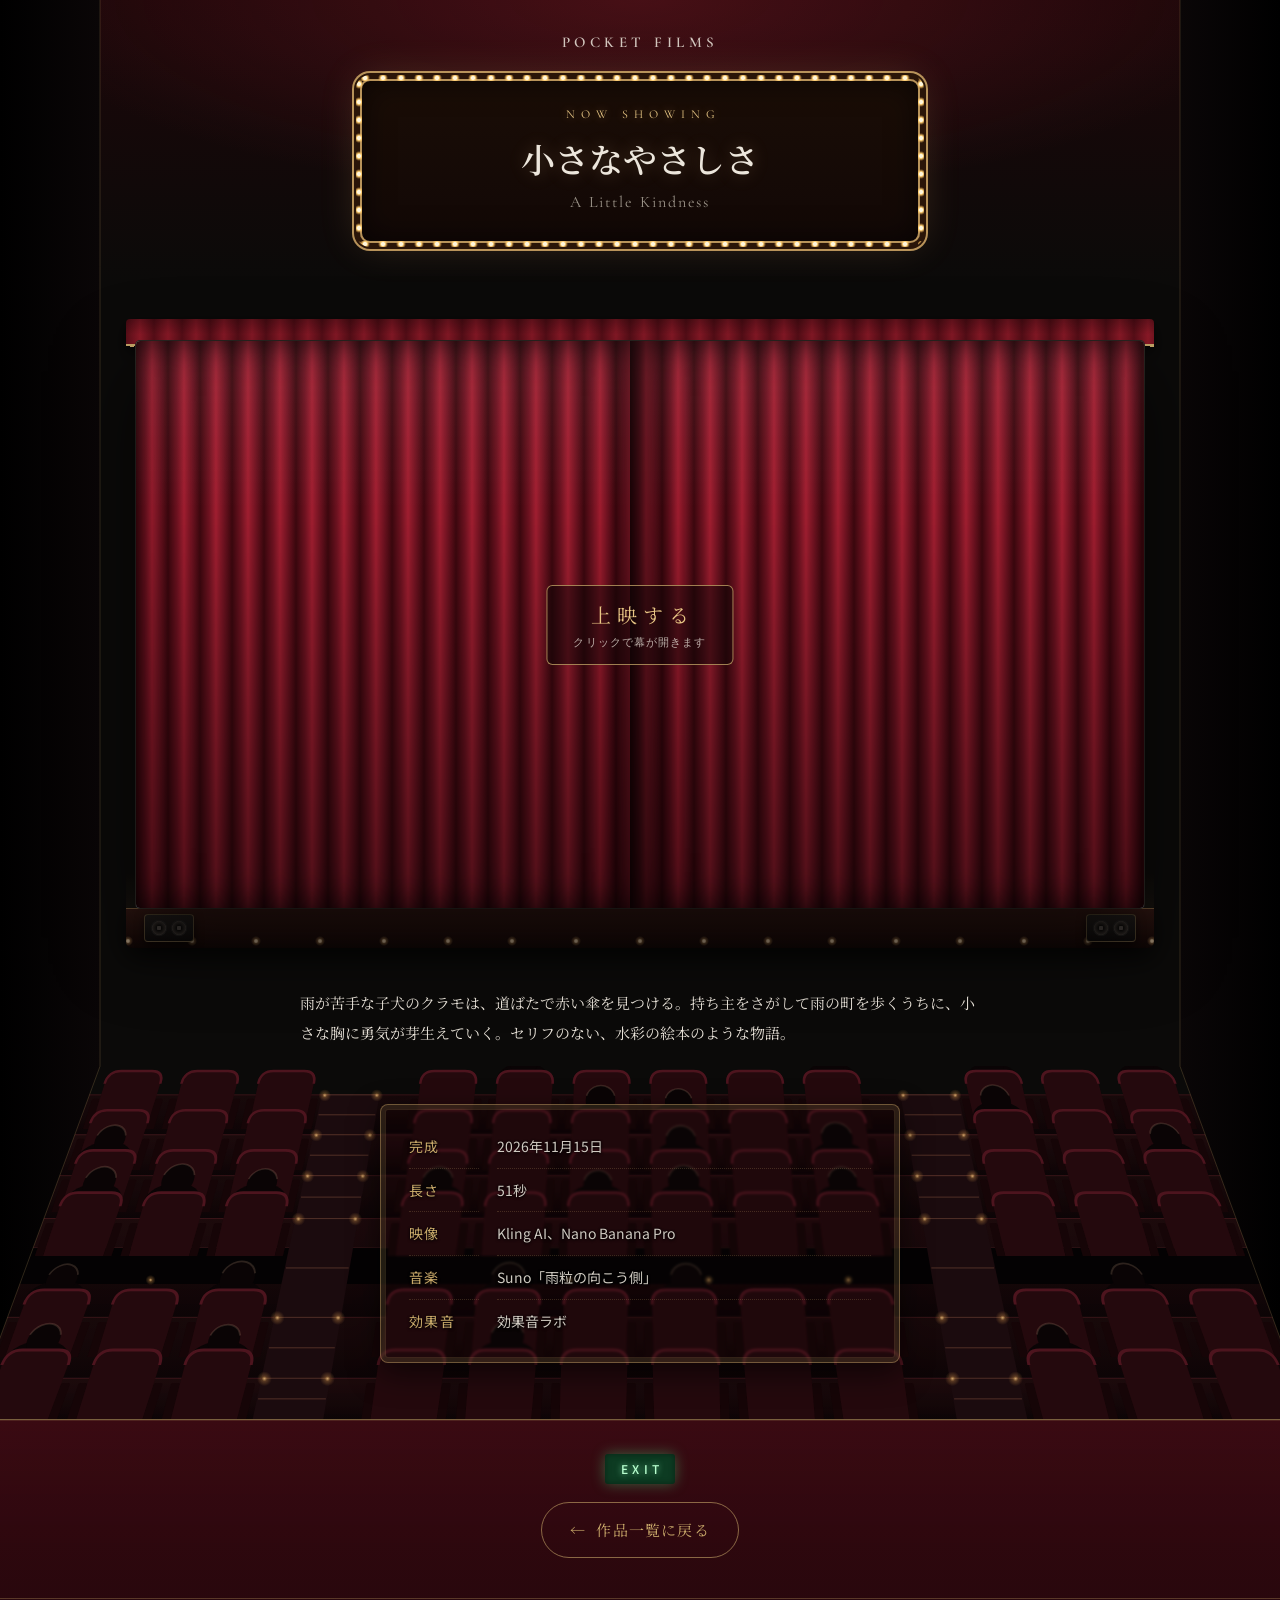
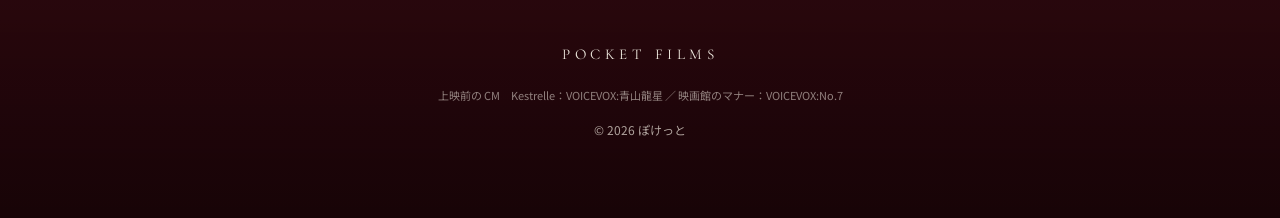
==== works/chiisana-yasashisa.html @ bd567cbb "時計の CM の BGM を冒頭から・名前の読み、マナー CM の効果音を 0.5秒早く、LAST HOPE の冒頭の曲を戻す、母のレシピのエンドロールを戻す、小さなやさしさの本編の終わり Co-Au" ====
<!doctype html>
<html lang="ja">
<head>
<meta charset="utf-8">
<meta name="viewport" content="width=device-width, initial-scale=1, maximum-scale=1">
<title>小さなやさしさ | POCKET FILMS</title>
<meta name="description" content="雨が苦手な子犬のクラモは、道ばたで赤い傘を見つける。持ち主をさがして雨の町を歩くうちに、小さな胸に勇気が芽生えていく。セリフのない、水彩の絵本のような物語。">
<meta property="og:type" content="website">
<meta property="og:site_name" content="POCKET FILMS">
<meta property="og:title" content="小さなやさしさ | POCKET FILMS">
<meta property="og:description" content="雨が苦手な子犬のクラモは、道ばたで赤い傘を見つける。持ち主をさがして雨の町を歩くうちに、小さな胸に勇気が芽生えていく。セリフのない、水彩の絵本のような物語。">
<meta property="og:url" content="https://hirohata1219.github.io/short-films/works/chiisana-yasashisa.html">
<meta property="og:image" content="https://hirohata1219.github.io/short-films/images/chiisana-yasashisa.jpg">
<meta name="twitter:card" content="summary_large_image">
<link rel="icon" href="../favicon.svg" type="image/svg+xml">
<link rel="apple-touch-icon" href="../apple-touch-icon.png">

<link rel="preconnect" href="https://fonts.googleapis.com">
<link rel="preconnect" href="https://fonts.gstatic.com" crossorigin>
<link href="https://fonts.googleapis.com/css2?family=Cormorant+Garamond:wght@500;600&family=Noto+Serif+JP:wght@400;600&family=Noto+Sans+JP:wght@400;500&display=swap" rel="stylesheet">
<link href="https://fonts.googleapis.com/css2?family=Zen+Maru+Gothic:wght@700&text=%E3%81%8A%E3%81%97%E3%81%BE%E3%81%84&display=swap" rel="stylesheet">
<link rel="stylesheet" href="../style.css?v=0e4cff88">
</head>
<body class="work-page">


<section class="stage">
  <header class="topbar">
    <a class="logo" href="../index.html">POCKET FILMS</a>
  </header>
  <div class="marquee">
    <p class="now-showing">NOW SHOWING</p>
    <div class="film-head">
        <h1>小さなやさしさ</h1>
        <p class="en">A Little Kindness</p>
    </div>
  </div>
</section>

<main class="film">
  <div class="proscenium">
  <div class="screen-valance" aria-hidden="true"></div>
  <div class="screen">
    <video playsinline preload="metadata" poster="../images/chiisana-yasashisa.jpg" width="1280" height="720" style="aspect-ratio:1280/720" data-ads="../ads/kestrelle.mp4 ../ads/manner.mp4" data-ad-fades="1600 0" data-intro="../intro/pocket-films.mp4" data-film-start="9.8333" data-film-end="60.8333" data-notice-at="1.917">
      <source src="../films/chiisana-yasashisa.mp4" type="video/mp4">
    </video>
    <button class="tap-layer" type="button" aria-label="再生・一時停止"></button>
    <button class="ad-skip" type="button">CM をスキップ<svg viewBox="0 0 24 24" aria-hidden="true"><path d="M6 6l8.5 6L6 18zM16 6h2v12h-2z"/></svg></button>
    <button class="big-play" type="button" aria-label="再生"><svg viewBox="0 0 24 24" aria-hidden="true"><path d="M8 5v14l11-7z"/></svg></button>
    <button class="sc-curtains" type="button" aria-label="幕を開ける">
      <span class="sc-curtain sc-left" aria-hidden="true"></span>
      <span class="sc-curtain sc-right" aria-hidden="true"></span>
      <span class="sc-hint"><span class="sc-hint-main">上映する</span><span class="sc-hint-sub">クリックで幕が開きます</span></span>
    </button>
    <div class="controls">
      <input class="c-seek" type="range" min="0" max="1000" step="1" value="0" aria-label="再生位置">
      <div class="c-row">
        <span class="c-time c-cur c-left">0:00 / 0:00</span>
        <div class="c-center">
          <button class="c-btn c-skip c-back" type="button" aria-label="5秒戻る"><svg viewBox="0 0 24 24" aria-hidden="true"><path d="M12 5V2L7 6l5 4V7a6 6 0 1 1-6 6H4a8 8 0 1 0 8-8z"/></svg><span>5</span></button>
          <button class="c-btn c-play" type="button" aria-label="再生"><svg class="i-play" viewBox="0 0 24 24" aria-hidden="true"><path d="M8 5v14l11-7z"/></svg><svg class="i-pause" viewBox="0 0 24 24" aria-hidden="true"><path d="M6 5h4v14H6zM14 5h4v14h-4z"/></svg></button>
          <button class="c-btn c-skip c-fwd" type="button" aria-label="5秒進む"><svg viewBox="0 0 24 24" aria-hidden="true"><path d="M12 5V2l5 4-5 4V7a6 6 0 1 0 6 6h2a8 8 0 1 1-8-8z"/></svg><span>5</span></button>
        </div>
        <div class="c-right">
          <button class="c-btn c-icon c-mute" type="button" aria-label="音を消す"><svg class="i-vol" viewBox="0 0 24 24" aria-hidden="true"><path d="M3 9v6h4l5 5V4L7 9H3zm13.5 3A4.5 4.5 0 0 0 14 8v8a4.5 4.5 0 0 0 2.5-4z"/></svg><svg class="i-muted" viewBox="0 0 24 24" aria-hidden="true"><path d="M3 9v6h4l5 5V4L7 9H3zm13.6 0L15 10.4 16.6 12 15 13.6 16.4 15 18 13.4 19.6 15 21 13.6 19.4 12 21 10.4 19.6 9 18 10.6z"/></svg></button>
          <button class="c-btn c-icon c-full" type="button" aria-label="全画面"><svg viewBox="0 0 24 24" aria-hidden="true"><path d="M7 14H5v5h5v-2H7zm-2-4h2V7h3V5H5zm12 7h-3v2h5v-5h-2zM14 5v2h3v3h2V5z"/></svg></button>
        </div>
      </div>
    </div>
    <div class="end-mark em-book" aria-hidden="true"><span class="em-text">おしまい</span><svg class="em-umb" viewBox="0 0 64 64" aria-hidden="true"><path d="M32 8C17 8 6 19 5 31c4-3 8-3 11 0 3-3 8-3 11 0 3-3 7-3 10 0 3-3 8-3 11 0 3-3 8-3 11 0C58 19 47 8 32 8z" fill="#d8453b"/><path d="M32 8c-6 6-8 14-8 23M32 8c6 6 8 14 8 23" stroke="#a52f28" stroke-width="1.6" fill="none" opacity=".7"/><path d="M32 6v3M32 31v20c0 4-6 4-6 0" stroke="#6b4a36" stroke-width="2.6" fill="none" stroke-linecap="round"/></svg></div>
    <div class="credits" data-bang="34.1">
      <div class="cr-roll"><div class="cr-inner">
        <dl class="cr-list"><dt>制作</dt><dd>POCKET FILMS</dd><dt>監督・脚本・編集</dt><dd>ぽけっと</dd><dt>映像生成</dt><dd>Kling AI<br>Nano Banana Pro</dd><dt>音楽</dt><dd>「雨粒の向こう側」</dd><dt>効果音</dt><dd>効果音ラボ</dd><dt>制作協力</dt><dd>Claude Code</dd></dl>
      </div>
      <p class="cr-title" data-at="31.96" data-mode="slow" data-fade="2">小さなやさしさ</p>
      </div>
      <div class="cr-scenes" aria-hidden="true"><img src="../credits/chiisana-yasashisa-1.jpg" alt=""><img src="../credits/chiisana-yasashisa-2.jpg" alt=""><img src="../credits/chiisana-yasashisa-3.jpg" alt=""><img src="../credits/chiisana-yasashisa-4.jpg" alt=""></div>
      <div class="cr-final"><p class="cr-final-c">&copy; 2026&ensp;POCKET FILMS</p></div>
    </div>
  </div>
  <div class="stage-floor" aria-hidden="true">
    <span class="speaker speaker-l"><i></i><i></i></span>
    <span class="speaker speaker-r"><i></i><i></i></span>
  </div>
  </div>
  <div class="info">
      <p class="synopsis">雨が苦手な子犬のクラモは、道ばたで赤い傘を見つける。持ち主をさがして雨の町を歩くうちに、小さな胸に勇気が芽生えていく。セリフのない、水彩の絵本のような物語。</p>
      <dl class="meta">
          <dt>完成</dt><dd>2026年11月15日</dd>
          <dt>長さ</dt><dd>51秒</dd>
          <dt>映像</dt><dd>Kling AI、Nano Banana Pro</dd>
          <dt>音楽</dt><dd>Suno「雨粒の向こう側」</dd>
          <dt>効果音</dt><dd>効果音ラボ</dd>
      </dl>
  </div>
</main>

<div class="seats" aria-hidden="true"></div>


<footer>
  <p class="exit-sign" aria-hidden="true">EXIT</p>
  <p class="footer-back"><a class="back-list" href="../index.html"><span aria-hidden="true">←</span> 作品一覧に戻る</a></p>
  <p class="mark">POCKET FILMS</p>
  <p class="cm-credit">上映前の CM　Kestrelle：VOICEVOX:青山龍星 ／ 映画館のマナー：VOICEVOX:No.7</p>
  <p>&copy; 2026 ぽけっと</p>
</footer>

<script src="../script.js?v=f77b3da2"></script>
</body>
</html>
---- style.css ----
/* =========================================================
   POCKET FILMS の見た目
   2026-11-17 に整理（それまでの直しを、最終的な値だけにまとめた）
   スマホ ＝ 幅 759px 以下、パソコン ＝ 760px 以上
   ========================================================= */

:root {
  --bg: #0b0a09;
  --text: #ece6dc;
  --muted: #9b9388;
  --line: #2a2622;
  --accent: #c9a96a;
  --serif-en: "Cormorant Garamond", "Times New Roman", serif;
  --serif-ja: "Noto Serif JP", serif;
  --sans: "Noto Sans JP", system-ui, sans-serif;
}
* { box-sizing: border-box; }
html, body { overflow-x: hidden; }               /* スポットライトの光で横にスクロールしないように */
@supports (overflow-x: clip) { html, body { overflow-x: clip; } }
@supports not (overflow: clip) { .card::before { left: 0; right: 0; } }
/* 2026-11-19 オーナー：スマホを横にして縦に戻すと、一覧の番号・題名・表紙が大きいまま戻らない → 文字の自動拡大を止め、横にはみ出さないように */
html { -webkit-text-size-adjust: 100%; text-size-adjust: 100%; }
html, body { overflow-x: clip; }
body {
  margin: 0;
  background: var(--bg);
  color: var(--text);
  font-family: var(--sans);
  line-height: 1.9;
  -webkit-font-smoothing: antialiased;
}
a { color: inherit; }

/* ---------- 共通の動き ---------- */
/* 暗転からページが現れる・暗転して次のページへ */
body { animation: page-in .7s ease both; }
body.leaving { opacity: 0; transition: opacity .45s ease; }
@keyframes page-in { from { opacity: 0; } to { opacity: 1; } }
@keyframes rise {
  from { opacity: 0; transform: translateY(14px); }
  to   { opacity: 1; transform: none; }
}
@keyframes title-in {
  from { opacity: 0; letter-spacing: .32em; filter: blur(8px); }
  to   { opacity: 1; letter-spacing: .14em; filter: blur(0); }
}
@keyframes dust-in { from { opacity: 0; } to { opacity: 1; } }

/* ---------- 共通のフッター ---------- */
footer {
  border-top: 1px solid var(--line);
  text-align: center;
  padding: 48px 16px 64px;
  color: var(--muted);
  font-size: 12px;
  line-height: 2;
}
footer .mark {
  font-family: var(--serif-en);
  letter-spacing: .3em;
  color: var(--text);
  font-size: 15px;
}

/* =========================================================
   一覧ページ（index.html）
   ========================================================= */

/* 光の中を漂うほこり（ページ全体の背景。画面に固定） */
.dust {
  position: fixed;
  inset: 0;
  width: 100%;    /* 100vw だとスクロールバーの分だけ横にはみ出す */
  height: 100%;
  pointer-events: none;
  z-index: -1;
  animation: dust-in 3s 1s ease both;
}

/* 見出し */
.hero {
  position: relative;
  overflow: hidden;
  min-height: 56vh;
  display: flex;
  flex-direction: column;
  align-items: center;
  justify-content: center;
  text-align: center;
  padding: 72px 16px 56px;
  background: radial-gradient(ellipse at 50% 0%, rgba(80,60,35,.45) 0%, rgba(11,10,9,0) 70%);
}
/* 映写機の明かり（動かさない） */
.hero::before {
  content: "";
  position: absolute;
  inset: 0;
  background: radial-gradient(ellipse at 50% 0%, rgba(255,214,150,.26) 0%, transparent 65%);
  pointer-events: none;
}
.hero > * { position: relative; }
.eyebrow {
  font-size: 12px;
  letter-spacing: .4em;
  color: var(--muted);
  margin: 0 0 20px;
}
.hero h1 {
  font-family: var(--serif-en);
  font-weight: 600;
  font-size: clamp(30px, 9.4vw, 96px);   /* スマホでも1行に */
  white-space: nowrap;
  letter-spacing: .14em;
  line-height: 1.1;
  margin: 0;
  padding-left: .14em;
}
.hero .lead {
  font-family: var(--serif-ja);
  color: var(--muted);
  font-size: 16px;
  letter-spacing: .2em;
  margin: 28px 0 0;
}
/* 開いたときの登場の演出 */
.hero .eyebrow { animation: rise 1.2s .3s ease both; }
.hero h1 { animation: title-in 2s .5s cubic-bezier(.2,.7,.2,1) both; }
.hero .lead { animation: rise 1.4s 1.5s ease both; }

/* 作品の一覧（PC 3列、スマホ 1列） */
.grid {
  position: relative;
  z-index: 0;
  max-width: 1200px;
  margin: 0 auto;
  padding: 0 16px 10px;      /* カードの下 20px と合わせて、題名 →30px→ 区切り線 */
  display: grid;
  /* 2026-11-19 原因が分かった（オーナーの iPhone の ?check）：Safari は表紙の 16:9 の高さから幅を逆算し、横向きのときのカードの幅（635px）より
     列を細くしなかった（縦に戻してもカードが 635px のまま）→ 列の最小の幅を 0 にして、中身の大きさに引っぱられないように */
  grid-template-columns: repeat(3, minmax(0, 1fr));
  gap: 32px;
  /* 2026-11-19：スポットライトの光（.card::before）が左右に画面の外まではみ出し、iPhone で回転すると拡大されたままになった → 一覧の中で切る */
  overflow-x: clip;
}
.card {
  position: relative;
  display: block;
  min-width: 0;
  text-decoration: none;
  padding-bottom: 20px;
  transition: filter .6s ease, opacity .6s ease;
  animation: rise 1.2s ease both;
}
.grid .card:nth-child(1) { animation-delay: 1.9s; }
.grid .card:nth-child(2) { animation-delay: 2.1s; }
.grid .card:nth-child(3) { animation-delay: 2.3s; }
.card .thumb {
  position: relative;
  width: 100%;       /* 幅をカードに合わせて決め、高さは 16:9 から（Safari が高さから幅を逆算しないように） */
  min-width: 0;
  aspect-ratio: 16 / 9;
  overflow: hidden;
  border-radius: 4px;
  background: #000 center / cover no-repeat;   /* 読み込み中は、ぼかした小さな表紙を先に見せる（style 属性で指定） */
  box-shadow: 0 20px 50px rgba(0,0,0,.5), 0 0 0 1px var(--line);
}
.card .thumb img {
  width: 100%;
  height: 100%;
  object-fit: cover;
  display: block;
  filter: brightness(.88);
  transition: transform .6s ease, filter .6s ease, opacity .5s ease;
}
.card .thumb img.loading { opacity: 0; }
.card:hover .thumb img,
.card:focus-visible .thumb img { transform: scale(1.04); filter: brightness(1); }
/* 表紙が短い動画になる */
.card .thumb video {
  position: absolute;
  inset: 0;
  width: 100%;
  height: 100%;
  object-fit: cover;
  opacity: 0;
  transition: opacity .6s ease;
  pointer-events: none;
}
.card.playing .thumb video { opacity: 1; }
.no {
  font-family: var(--serif-en);
  color: var(--accent);
  font-size: 14px;
  letter-spacing: .3em;
  font-variant-numeric: lining-nums;
  margin: 14px 0 0;
}
.card h2 {
  font-family: var(--serif-ja);
  font-weight: 600;
  font-size: 20px;
  line-height: 1.5;
  margin: 2px 0 0;
}
.card:hover h2 { color: var(--accent); }
/* スポットライト：光の当たった作品のほかは暗く沈む */
.card::before {
  content: "";
  position: absolute;
  left: -12%;
  right: -12%;   /* はみ出しは .grid で切る。切れない古いブラウザは下の @supports で内側に */
  top: -40%;
  height: 120%;
  background: radial-gradient(ellipse 50% 60% at 50% 30%, rgba(255,222,170,.18), transparent 70%);
  opacity: 0;
  transition: opacity .6s ease;
  pointer-events: none;
  z-index: -1;
}
.card.lit::before { opacity: 1; }
.card.lit .thumb { box-shadow: 0 0 0 1px rgba(255,222,170,.35), 0 24px 60px rgba(255,200,130,.12), 0 20px 50px rgba(0,0,0,.5); }
.card.lit h2 { color: var(--accent); }
.grid:has(.card.lit) .card:not(.lit) { filter: brightness(.4) saturate(.7); }

/* フッター（PC）：「※全ての作品は…」が、上の題名と下の POCKET FILMS のちょうど真ん中
   題名 →30px→ 区切り線 →30px→ 文章 →60px→ POCKET FILMS */
body:not(.work-page) footer { padding-top: 30px; }
body:not(.work-page) footer .credit-note { margin: 0 0 60px; }

@media (max-width: 759px) {
  .hero { min-height: 0; padding: 38px 16px; }
  .grid { grid-template-columns: minmax(0, 1fr); gap: 38px; padding-bottom: 38px; }
  /* 番号と題名を先に、そのあとに表紙 */
  .card { padding-bottom: 0; display: flex; flex-direction: column; }
  .card .thumb { order: 2; }
  .card .no { margin-top: 0; }
  .card h2 { margin-bottom: 12px; }
  /* フッター：区切り線を「※全ての作品は…」と POCKET FILMS の真ん中に。
     文章の上（表紙まで）と下（線まで）は 38px、線の下は POCKET FILMS と © の間と同じ 15px */
  body:not(.work-page) footer { border-top: 0; padding-top: 0; }
  body:not(.work-page) footer .credit-note {
    margin: 0 -16px;
    padding: 0 16px 38px;
    border-bottom: 1px solid var(--line);
  }
  body:not(.work-page) footer .mark { margin-top: 15px; }
}

/* =========================================================
   作品のページ（works/*.html）：劇場
   ========================================================= */

/* ---------- ヘッダー：劇場の看板 ---------- */
.stage {
  position: relative;
  padding: 28px 16px 40px;
  background:
    radial-gradient(ellipse 70% 100% at 50% 0%, rgba(150,30,45,.35), transparent 70%),
    linear-gradient(#1c0709, #0b0a09);
}
.topbar {
  position: relative;
  z-index: 3;
  display: flex;
  justify-content: center;
  align-items: center;
  max-width: 1040px;
  margin: 0 auto;
  padding: 0 0 22px;
}
.topbar .logo {
  font-family: var(--serif-en);
  font-weight: 600;
  font-size: 15px;
  letter-spacing: .3em;
  color: rgba(236,230,220,.85);
  text-decoration: none;
}
.marquee {
  position: relative;
  max-width: 560px;
  margin: 0 auto;
  padding: 22px 28px 24px;
  border-radius: 10px;
  background: linear-gradient(#1a0d06, #120806);
  border: 2px solid #b8935a;
  box-shadow:
    0 0 0 6px #2a1508,
    0 0 0 8px #b8935a,
    0 0 40px rgba(255,200,120,.18),
    inset 0 0 30px rgba(0,0,0,.6);
  animation: rise 1.2s .2s ease both;
}
/* 枠の電球（点滅させず、静かに光る） */
.marquee::before {
  content: "";
  position: absolute;
  inset: -6px;
  border-radius: 14px;
  pointer-events: none;
  --bulb: radial-gradient(circle, #fff6dc 0 1.6px, #ffd27a 2.4px, rgba(255,190,90,.35) 4px, transparent 5px);
  background:
    var(--bulb) 0 0 / 18px 6px repeat-x,
    var(--bulb) 0 100% / 18px 6px repeat-x,
    var(--bulb) 0 0 / 6px 18px repeat-y,
    var(--bulb) 100% 0 / 6px 18px repeat-y;
}
.now-showing {
  margin: 0 0 10px;
  text-align: center;
  font-family: var(--serif-en);
  font-size: 12px;
  letter-spacing: .5em;
  padding-left: .5em;
  color: #e9c886;
  text-shadow: 0 0 10px rgba(255,200,120,.45);
}
.film-head { position: relative; z-index: 3; text-align: center; }
.film-head h1 {
  font-family: var(--serif-ja);
  font-weight: 600;
  font-size: clamp(26px, 5vw, 34px);
  line-height: 1.4;
  margin: 0;
  text-shadow: 0 0 18px rgba(255,210,150,.25);
}
.film-head .en {
  font-family: var(--serif-en);
  color: var(--muted);
  letter-spacing: .12em;
  font-size: 16px;
  margin: 4px 0 0;
}
/* LAST HOPE の題名：PC は1行、スマホは2行（2行とも中央） */
.title-lh .sub { white-space: nowrap; }

/* ---------- 動画：舞台 ---------- */
.film { max-width: 1040px; margin: 0 auto; padding: 36px 16px 8px; }
.proscenium { position: relative; padding-top: 22px; }
/* 舞台の上飾りと金の房 */
.screen-valance {
  position: absolute;
  left: -10px; right: -10px; top: 0;
  height: 26px;
  z-index: 8;
  border-radius: 4px 4px 0 0;
  background:
    linear-gradient(to bottom, rgba(0,0,0,.3), rgba(0,0,0,0) 60%),
    repeating-linear-gradient(90deg, #5a0e18 0px, #8e1a28 14px, #5a0e18 28px);
  box-shadow: 0 6px 14px rgba(0,0,0,.6);
}
.screen-valance::after {
  content: "";
  position: absolute;
  left: 0; right: 0; bottom: -7px;
  height: 8px;
  background:
    radial-gradient(circle at 6px 0, #c9a96a 0 3px, transparent 3.5px) 0 0 / 12px 8px repeat-x,
    linear-gradient(#c9a96a, #c9a96a) 0 0 / 100% 2px no-repeat;
}
.screen {
  position: relative;
  z-index: 60;
  background: #000;
  border-radius: 4px;
  overflow: hidden;
  box-shadow: 0 30px 80px rgba(0,0,0,.6), 0 0 0 1px var(--line);
  transition: box-shadow 1.6s ease;
}
.screen video { display: block; width: 100%; height: auto; background: #000; }
.screen:fullscreen { display: flex; align-items: center; background: #000; }
.screen:fullscreen video { width: 100%; height: 100%; object-fit: contain; }
/* iPhone の全画面の代わり（2026-11-18）：画面いっぱいに広げ、縦向きなら 90度回して横画面で見せる */
html.pseudo-full-on, html.pseudo-full-on body { overflow: hidden; overscroll-behavior: none; }
.screen.pseudo-full {
  position: fixed; inset: 0; z-index: 9999;
  display: flex; align-items: center;
  border-radius: 0; box-shadow: none;
}
.screen.pseudo-full video { width: 100%; height: 100%; object-fit: contain; }
/* 2026-11-18 オーナー：16:9 の映像（CM・ロゴ・本編2本）は上下を少し切って画面いっぱいに。LAST HOPE（横長）はそのまま */
.screen.pseudo-full video.fill { object-fit: cover; }
/* 切ると文字が欠ける場面だけ見せ方を変える（script.js の FILL_ADJUST）。時計の CM の最後（黒地の時計と注意書き）は全部見せ、マナー CM の最後（盗撮は犯罪です。）は下側だけ切る */
.screen.pseudo-full video.fill.adj-contain { object-fit: contain; }
.screen.pseudo-full video.fill.adj-top { object-position: 50% 0%; }
/* iPhone の横画面では「CM をスキップ」を少し上に（時計の CM の最後の注意書きに重ならないように） */
.screen.pseudo-full .ad-skip { bottom: 14%; right: 12px; }
@media (orientation: portrait) {
  .screen.pseudo-full {
    right: auto; bottom: auto; top: 0; left: 100%;
    width: 100vh; width: 100dvh; height: 100vw;
    transform-origin: 0 0; transform: rotate(90deg);
  }
}

/* 再生すると客席の照明が落ちる */
body::before {
  content: "";
  position: fixed;
  inset: 0;
  background: #000;
  opacity: 0;
  transition: opacity 1.6s ease;
  pointer-events: none;
  z-index: 50;
}
body.lights-off::before { opacity: .94; }
body.lights-off .screen { box-shadow: 0 0 120px rgba(255,255,255,.06), 0 0 0 1px rgba(255,255,255,.04); }

/* 動画の前の赤い幕。クリック／タップで左右に開く */
.sc-curtains {
  position: absolute;
  inset: 0;
  z-index: 7;
  border: 0;
  padding: 0;
  background: transparent;
  cursor: pointer;
  overflow: hidden;
  -webkit-tap-highlight-color: transparent;
}
.sc-curtain {
  position: absolute;
  top: 0; bottom: 0;
  width: 51%;
  background:
    linear-gradient(to bottom, rgba(255,255,255,.06), rgba(0,0,0,0) 30%, rgba(0,0,0,.5)),
    repeating-linear-gradient(90deg, #3c070e 0px, #6e1220 9px, #a01e30 16px, #6e1220 24px, #3c070e 32px);
  transition: transform 3.2s cubic-bezier(.6,.05,.25,1);
}
.sc-left  { left: 0;  box-shadow: inset -18px 0 30px rgba(0,0,0,.55), inset 0 0 50px rgba(0,0,0,.4); }
.sc-right { right: 0; box-shadow: inset 18px 0 30px rgba(0,0,0,.55), inset 0 0 50px rgba(0,0,0,.4); }
.sc-hint {
  position: absolute;
  left: 50%; top: 50%;
  transform: translate(-50%, -50%);
  display: flex;
  flex-direction: column;
  align-items: center;
  gap: 6px;
  padding: 14px 26px;
  border: 1px solid rgba(201,169,106,.75);
  border-radius: 6px;
  background: rgba(20,6,8,.55);
  color: #e9c886;
  white-space: nowrap;
  transition: opacity .5s ease;
}
.sc-hint-main { font-family: var(--serif-ja); font-size: 20px; letter-spacing: .3em; padding-left: .3em; }
.sc-hint-sub { font-size: 11px; letter-spacing: .1em; color: rgba(236,230,220,.75); }
/* 見終わったあと（2026-11-19）：「ご視聴ありがとうございました。」と「もう一度観る」 */
.sc-thanks, .sc-again { display: none; }
.screen.watched .sc-hint-main, .screen.watched .sc-hint-sub { display: none; }
.screen.watched .sc-hint { gap: 14px; padding: 20px 30px; }
.screen.watched .sc-thanks { display: block; font-family: var(--serif-ja); font-size: 19px; letter-spacing: .14em; color: #f1e6cf; }
.screen.watched .sc-again {
  display: block; padding: 8px 22px; border: 1px solid var(--accent); border-radius: 999px;
  font-family: var(--serif-ja); font-size: 15px; letter-spacing: .2em; padding-left: calc(22px + .2em); color: #e9c886;
  transition: background .2s ease, color .2s ease;
}
.sc-curtains:hover .sc-again { background: var(--accent); color: #1a140c; }
.sc-curtains:hover .sc-hint { background: rgba(40,10,14,.75); }
/* 2026-11-19 オーナー：開いた幕は消さずに、左右の端にたたまれて残る（ひだが詰まって見える）。見終わると左右から閉まる */
.sc-left  { transform-origin: 0 50%; }
.sc-right { transform-origin: 100% 50%; }
.screen.curtains-open .sc-left,
.screen.curtains-open .sc-right { transform: scaleX(.12); }
/* 上映中（照明が落ちている間）は、たたんだ幕を薄く消す（全画面にしていないときに、映像やエンドロールの文字にかからないように） */
.sc-curtains { transition: opacity .8s ease; }
body.lights-off .screen.curtains-open .sc-curtains { opacity: 0; }
/* 全画面で見ている間は、たたんだ幕も映像にかからないように出さない */
.screen:fullscreen .sc-curtains,
.screen.pseudo-full .sc-curtains { display: none; }
.screen.curtains-open .sc-hint  { opacity: 0; }
/* 見終わって幕が閉じるときは、閉じきってから「上映する」を浮かべる（開くときはすぐ消える） */
.screen:not(.curtains-open) .sc-hint { transition-delay: 2.9s; }
.screen.curtains-open .sc-curtains { pointer-events: none; }
.screen.curtains-gone .sc-curtains { display: none; }
/* 幕が閉じている間は、再生バーと再生ボタンを隠す */
.screen:not(.curtains-open) .controls,
.screen:not(.curtains-open) .big-play { opacity: 0 !important; pointer-events: none !important; }

/* 動画のどこを押しても再生・停止（PC は下の再生バーの部分を除く） */
.tap-layer {
  position: absolute;
  left: 0; right: 0; top: 0;
  bottom: 0;   /* 再生バーは止めたときだけ出るので、下の端までタップで再生・停止（バーが出ている間はバーが手前） */
  background: transparent;
  border: 0;
  padding: 0;
  cursor: pointer;
  z-index: 2;
  -webkit-tap-highlight-color: transparent;
}

/* 自作の再生バー（PC）：上の段にシーク、下の段に 時間｜5秒戻る・再生・5秒進む｜音・全画面 */
.controls {
  position: absolute;
  left: 0; right: 0; bottom: 0;
  padding: 28px 20px 12px;
  background: linear-gradient(to top, rgba(0,0,0,.85) 0%, rgba(0,0,0,.55) 55%, rgba(0,0,0,0) 100%);
  z-index: 3;
  opacity: 0;
  pointer-events: none;
  transition: opacity .35s ease;
}
.screen.show-ui .controls { opacity: 1; pointer-events: auto; }
/* 2026-11-19 オーナー：再生バー・時間・音のボタンは、本編を止めたときだけ（PC もスマホも）。CM・ロゴの間は出さない */
.screen.show-ui:not(.film-paused) .controls { opacity: 0; pointer-events: none; }
.screen.film-paused .controls { opacity: 1; pointer-events: auto; }
.screen.pre-roll .controls { display: none !important; }
.c-row {
  display: grid;
  grid-template-columns: 1fr auto 1fr;
  align-items: center;
  margin-top: 6px;
}
.c-left { justify-self: start; }
.c-center { display: flex; align-items: center; gap: 18px; }
.c-right { justify-self: end; display: flex; align-items: center; gap: 2px; }
.c-time {
  font-family: var(--serif-en);
  font-size: 15px;
  letter-spacing: .06em;
  color: rgba(255,255,255,.85);
  font-variant-numeric: lining-nums tabular-nums;
  white-space: nowrap;
}
.c-btn {
  flex: none;
  border: 0;
  background: transparent;
  color: #fff;
  cursor: pointer;
  padding: 0;
  display: grid;
  place-items: center;
  -webkit-tap-highlight-color: transparent;
  transition: color .2s ease, background .2s ease, transform .15s ease;
}
.c-btn:active { transform: scale(.94); }
.c-btn svg { fill: currentColor; }
/* 5秒戻る・進む：丸い矢印の中に 5 */
.c-skip {
  position: relative;
  width: 40px;
  height: 40px;
  border-radius: 50%;
  color: rgba(255,255,255,.9);
}
.c-skip:hover { background: rgba(255,255,255,.12); color: #fff; }
.c-skip svg { width: 30px; height: 30px; grid-area: 1 / 1; }
.c-skip span {
  grid-area: 1 / 1;
  font-family: var(--sans);
  font-size: 10px;
  font-weight: 700;
  padding-top: 4px;
  color: #fff;
}
.c-play {
  width: 48px;
  height: 48px;
  border-radius: 50%;
  background: var(--accent);
  color: #1a140c;
  box-shadow: 0 4px 18px rgba(201,169,106,.35);
}
.c-play:hover { background: #d8bb80; }
.c-play svg { width: 24px; height: 24px; }
.c-play .i-play { margin-left: 3px; }
.c-icon { width: 36px; height: 36px; border-radius: 50%; color: rgba(255,255,255,.85); }
.c-icon:hover { background: rgba(255,255,255,.12); color: #fff; }
.c-icon svg { width: 20px; height: 20px; }
.c-play .i-pause, .screen.is-playing .c-play .i-play { display: none; }
.screen.is-playing .c-play .i-pause { display: block; }
.c-mute .i-muted, .screen.is-muted .c-mute .i-vol { display: none; }
.screen.is-muted .c-mute .i-muted { display: block; }
.c-seek {
  display: block;
  width: 100%;
  height: 16px;
  margin: 0;
  background: transparent;
  -webkit-appearance: none;
  appearance: none;
  cursor: pointer;
  --p: 0%;
}
.c-seek::-webkit-slider-runnable-track {
  height: 3px;
  border-radius: 2px;
  background: linear-gradient(to right, var(--accent) var(--p), rgba(255,255,255,.25) var(--p));
}
.c-seek::-webkit-slider-thumb {
  -webkit-appearance: none;
  width: 12px;
  height: 12px;
  margin-top: -4.5px;
  border-radius: 50%;
  background: var(--accent);
  box-shadow: 0 0 0 3px rgba(201,169,106,.25);
}
.c-seek::-moz-range-track { height: 3px; border-radius: 2px; background: rgba(255,255,255,.25); }
.c-seek::-moz-range-progress { height: 3px; border-radius: 2px; background: var(--accent); }
.c-seek::-moz-range-thumb { width: 12px; height: 12px; border: 0; border-radius: 50%; background: var(--accent); }

/* ---------- 上映前の CM（2026-11-18） ---------- */
/* スクリーンの形は本編のまま。形の違う CM は左右（または上下）が黒くなる */
.screen video { object-fit: contain; }
/* 右下の「CM をとばす」（CM が始まって 5秒後に出る。2本ともとばしてロゴへ） */
.ad-skip {
  display: none;
  position: absolute;
  right: 20px; bottom: 100px;
  align-items: center;
  gap: 6px;
  padding: 8px 14px 8px 18px;
  border: 1px solid rgba(255,255,255,.55);
  border-radius: 3px;
  background: rgba(0,0,0,.6);
  color: #fff;
  font-family: var(--sans);
  font-size: 14px;
  letter-spacing: .06em;
  cursor: pointer;
  z-index: 4;
  -webkit-tap-highlight-color: transparent;
  transition: background .2s ease, border-color .2s ease;
}
.ad-skip svg { width: 16px; height: 16px; fill: currentColor; }
.ad-skip:hover { background: rgba(0,0,0,.8); border-color: #fff; }
.screen.ad-mode.can-skip .ad-skip { display: inline-flex; }
/* CM の間は、シークと 5秒戻る・進むを隠す */
/* ロゴのあと真っ暗で 2秒 → 本編が 2秒かけて明るくなる（script.js が .black を付け外し） */
.fade-cover { position: absolute; inset: 0; background: #000; opacity: 0; pointer-events: none; z-index: 1; transition: opacity 2s ease; }
.screen.black .fade-cover { opacity: 1; transition: none; }
.screen.cut .fade-cover { transition: none; }   /* CM・ロゴの前の暗さは、すぐ消す */
/* ロゴのあとの注意書き（字幕だけ・無音）。1秒で浮かび、1秒で消える */
.pre-notice {
  position: absolute; left: 0; right: 0; top: 50%; transform: translateY(-50%);
  margin: 0; padding: 0 6cqw; z-index: 2; pointer-events: none;
  text-align: center; font-family: var(--serif-ja); font-size: max(11px, 1.45cqw); line-height: 2.1;
  letter-spacing: .08em; color: rgba(236,230,220,.88);
  opacity: 0; transition: opacity 1s ease;
}
.pre-notice.on { opacity: 1; }
.screen.pre-roll .c-seek,
.screen.pre-roll .c-time,
.screen.pre-roll .c-skip { visibility: hidden; }   /* CM とロゴの間（2026-11-19 オーナー：ロゴの始まりに秒数が出ていた → 時間も出さない） */
/* ページの一番下の表記 */
.cm-credit { font-size: 11px; color: rgba(236,230,220,.55); }

/* ---------- エンドロール（2026-11-18） ---------- */
/* 文字の大きさはスクリーンの幅に合わせる（cqw）。全画面でも小さい画面でも同じ割合 */
.screen { container-type: inline-size; }
.credits {
  position: absolute; inset: 0; z-index: 6;
  display: flex; align-items: stretch; justify-content: center; gap: 3cqw;   /* 2026-11-19 オーナー：文字と写真を真ん中に寄せてくっつける */
  background: #000; opacity: 0; pointer-events: none;
  transition: opacity .5s ease;   /* 本編の終わりから 0.5秒で真っ暗に */
}
.screen.post-roll .credits { opacity: 1; pointer-events: auto; }
/* 左：下から一定の速さで上がり、画面の上へ消えていく（上下の端はなめらかに消える）。
   2026-11-19 オーナー「文字が小さすぎる。可能な限り大きく」→ 役目を上、名前を下にして真ん中にそろえ、前の約2倍の大きさに */
/* 2026-11-19 オーナー：左の列の幅は文字（題名も含む）のいちばん広い行ちょうど。流れる文字と題名を同じ升目に重ね、広いほうに合わせる */
.cr-roll {
  position: relative; flex: 0 0 auto; max-width: 60cqw; overflow: hidden;
  display: grid; grid-template: 100% / auto;
  -webkit-mask-image: linear-gradient(transparent, #000 7%, #000 93%, transparent);
  mask-image: linear-gradient(transparent, #000 7%, #000 93%, transparent);
  transition: opacity .8s ease;
}
.cr-inner {
  grid-area: 1 / 1; align-self: start; position: relative;
  transform: translateY(100cqw);   /* 流れ始めるまでは画面の外 */
  text-align: center; color: #e8e2d6; font-family: var(--serif-ja);
  padding: 0 1cqw;
}
/* 題名（2026-11-19）：流さずに、左側の真ん中にその場で出す。slow＝--fade 秒でゆっくり、bang＝一瞬で大きく光って出る */
.cr-roll > .cr-title {
  grid-area: 1 / 1; align-self: center; position: relative;
  padding: 0 1cqw; text-align: center; font-family: var(--serif-ja); opacity: 0;
}
.cr-title.show-slow { opacity: 1; transition: opacity var(--fade, 2.5s) ease; }
.cr-title.show-bang { opacity: 1; animation: cr-bang .9s cubic-bezier(.2,.8,.2,1) both; }
@keyframes cr-bang {
  0%   { opacity: 0; transform: scale(1.35); filter: blur(6px) brightness(2.2); text-shadow: 0 0 2cqw rgba(255,240,200,.9); }
  12%  { opacity: 1; transform: scale(1.04); filter: blur(0) brightness(2); text-shadow: 0 0 2.4cqw rgba(255,240,200,.95); }
  100% { opacity: 1; transform: scale(1); filter: none; text-shadow: 0 0 0 rgba(255,240,200,0); }
}
.cr-title { margin: 0; font-size: 3.6cqw; line-height: 1.45; letter-spacing: .1em; color: #f1dfb4; text-wrap: balance; }
.cr-list { margin: 0; }
.cr-list dt { color: var(--accent); font-size: 1.9cqw; letter-spacing: .14em; margin: 0 0 .7cqw; }
.cr-list dd { margin: 0 0 3.4cqw; font-size: 2.8cqw; line-height: 1.45; }
.cr-note { margin: 4.5cqw 0 0; font-size: 2.1cqw; line-height: 1.8; color: rgba(232,226,214,.8); }
/* 右：作品の場面が順に入れかわる */
.cr-scenes { position: relative; flex: 0 0 37cqw; transition: opacity .8s ease; }
.cr-scenes img {
  position: absolute; left: 0; top: 50%; width: 100%; aspect-ratio: 16 / 9; object-fit: cover;
  transform: translateY(-50%) scale(1.04); opacity: 0;
  transition: opacity 1s ease, transform 4s linear;
  box-shadow: 0 0 0 1px rgba(201,169,106,.25);
}
.cr-scenes img.on { opacity: 1; transform: translateY(-50%) scale(1); }
/* 最後の黒い画面：右下に作品名と「© 年 POCKET FILMS」 */
.credits.final .cr-roll, .credits.final .cr-scenes { opacity: 0; pointer-events: none; }
.cr-final {
  position: absolute; right: 5cqw; bottom: 5cqw; text-align: right;
  opacity: 0; transition: opacity 1.5s ease; pointer-events: none;
}
.credits.final-on .cr-final { opacity: 1; }
/* 2026-11-19 オーナー：右下の文字も大きく（前の約2倍） */
.cr-final-title { margin: 0 0 1cqw; font-family: var(--serif-ja); font-size: 3.4cqw; letter-spacing: .1em; color: #ece6dc; }
.cr-final-c { margin: 0; font-family: var(--serif-en); font-size: 2.5cqw; letter-spacing: .2em; color: var(--accent); }

/* 再生ボタン（動画の真ん中。半透明で縁だけ金色）。2026-11-19 オーナー：PC にも出す（幕が開いたあと、止めたとき） */
.big-play {
  display: grid; place-items: center;
  position: absolute; left: 50%; top: 50%;
  width: 84px; height: 84px; margin: -42px 0 0 -42px;
  border: 2px solid var(--accent); border-radius: 50%;
  background: rgba(0,0,0,.3); color: var(--accent);
  -webkit-backdrop-filter: blur(2px); backdrop-filter: blur(2px);
  z-index: 4; cursor: pointer; -webkit-tap-highlight-color: transparent;
  transition: opacity .3s ease, transform .15s ease, background .2s ease;
}
.big-play svg { width: 38px; height: 38px; fill: currentColor; margin-left: 5px; }
.big-play:hover { background: rgba(0,0,0,.5); }
.big-play:active { transform: scale(.94); }
.screen.is-playing .big-play, .screen.pre-roll .big-play { opacity: 0; pointer-events: none; }

/* 舞台の床（手前の縁に控えめな足元のライト）と左右の小さなスピーカー */
.stage-floor {
  position: relative;
  height: 40px;
  margin: 0 -10px;
  border-radius: 0 0 6px 6px;
  background:
    radial-gradient(circle, rgba(255,230,190,.55) 0 1.2px, rgba(255,200,120,.22) 2.5px, transparent 5px) 50% 100% / 64px 14px repeat-x,
    linear-gradient(to bottom, #2a1410, #170a08 70%, #0e0605);
  box-shadow: 0 10px 24px rgba(0,0,0,.6), inset 0 1px 0 rgba(201,169,106,.35);
}
.stage-floor::before {
  content: "";
  position: absolute;
  left: 0; right: 0; top: -40px; height: 40px;
  background: linear-gradient(to top, rgba(255,200,120,.04), rgba(255,200,120,0));
  pointer-events: none;
}
.speaker {
  position: absolute;
  bottom: 6px;
  width: 50px;
  height: 28px;
  border-radius: 4px;
  background: linear-gradient(#1b1715, #0b0909);
  border: 1px solid rgba(201,169,106,.25);
  box-shadow: 0 4px 10px rgba(0,0,0,.6);
  display: flex;
  align-items: center;
  justify-content: center;
  gap: 4px;
}
.speaker i {
  display: block;
  width: 16px;
  height: 16px;
  border-radius: 50%;
  background: radial-gradient(circle, #3a3532 0 18%, #0d0b0a 22%, #2a2522 60%, #0d0b0a 64%, #1d1917 100%);
  box-shadow: inset 0 0 0 1px rgba(255,255,255,.06);
}
.speaker-l { left: 18px; }
.speaker-r { right: 18px; }

/* ---------- あらすじと情報（パンフレット風のカード） ---------- */
.info { position: relative; z-index: 2; margin-top: 40px; }
.synopsis {
  max-width: 680px;
  margin: 0 auto;
  font-family: var(--serif-ja);
  font-size: 15px;
  line-height: 2;
}
.meta {
  position: relative;
  display: grid;
  grid-template-columns: 5em 1fr;
  gap: 0 18px;
  max-width: 520px;
  margin: 56px auto 0;
  padding: 20px 28px;
  font-size: 14px;
  color: rgba(236,230,220,.88);
  background: rgba(14,6,8,.2); /* 少しだけ透かして後ろが見えるように（2026-11-17、.86→.72→.36→.2、ぼかし 3→1px、文字に影） */
  border: 1px solid rgba(201,169,106,.5);
  border-radius: 8px;
  box-shadow: 0 10px 30px rgba(0,0,0,.6), inset 0 0 0 4px rgba(14,6,8,.2), inset 0 0 0 5px rgba(201,169,106,.18);
  -webkit-backdrop-filter: blur(1px);
  backdrop-filter: blur(1px);
  /* 後ろの座席と重なっても読めるように、文字に細い影 */
  text-shadow: 0 0 2px rgba(0,0,0,.95), 0 1px 3px rgba(0,0,0,.8);
}
.meta dt, .meta dd {
  margin: 0;
  padding: 8px 0;
  border-bottom: 1px dotted rgba(201,169,106,.22);
}
.meta dt { color: var(--accent); letter-spacing: .1em; white-space: nowrap; }
.meta dt:last-of-type, .meta dd:last-of-type { border-bottom: 0; }

/* ---------- 客席（script.js が canvas に描く。高さと位置も script.js が決める） ---------- */
.seats {
  position: relative;
  z-index: 1;
  height: 150px;
  margin-top: 10px;
  opacity: .95;
}
.seats-cv { display: block; }
/* ページ全体の左右の黒い壁（script.js の canvas）。押す操作はじゃましない */
.walls-cv { position: absolute; left: 0; top: 0; pointer-events: none; z-index: 5; }

/* ---------- フッター：赤い床と EXIT ---------- */
.work-page footer {
  padding-top: 34px;
  color: rgba(236,230,220,.7);
  background:
    linear-gradient(to bottom, rgba(0,0,0,0), rgba(0,0,0,.35)),
    linear-gradient(#3a0a12, #24060b);
  border-top: 1px solid rgba(201,169,106,.55);
  box-shadow: inset 0 1px 0 rgba(201,169,106,.15);
}
.exit-sign {
  display: inline-block;
  margin: 0 0 18px;
  padding: 3px 12px 3px calc(12px + .35em);
  border-radius: 3px;
  background: #0d3b22;
  color: #b9ffcf;
  font-family: var(--sans);
  font-weight: 500;
  font-size: 12px;
  letter-spacing: .35em;
  box-shadow: 0 0 14px rgba(80,255,150,.35), inset 0 0 6px rgba(0,0,0,.4);
  text-shadow: 0 0 6px rgba(140,255,190,.8);
}
/* 「作品一覧に戻る」：ボタンの下に区切り線、線と POCKET FILMS の間も 40px */
.footer-back {
  margin: 0 -16px;
  padding-bottom: 40px;
  border-bottom: 1px solid rgba(201,169,106,.3);
}
.footer-back a.back-list {
  display: inline-flex;
  align-items: center;
  gap: 10px;
  padding: 12px 28px;
  border: 1px solid rgba(201,169,106,.6);
  border-radius: 999px;
  color: var(--accent);
  font-family: var(--serif-ja);
  font-size: 15px;
  letter-spacing: .08em;
  text-decoration: none;
  transition: background .25s ease, color .25s ease;
}
.footer-back a.back-list:hover { background: var(--accent); color: #1a140c; border-color: var(--accent); }
.footer-back a.back-list span { transition: transform .25s ease; }
.footer-back a.back-list:hover span { transform: translateX(-4px); }
.work-page footer .mark { margin-top: 40px; }

/* ---------- 作品のページ：スマホ ---------- */
@media (max-width: 759px) {
  .stage { padding: 22px 16px 30px; }
  .marquee { padding: 18px 16px 20px; }
  .now-showing { font-size: 10px; }
  .title-lh .sub {
    display: block;
    margin-top: 2px;
    font-size: .82em;
    letter-spacing: .12em;
  }
  .proscenium { padding-top: 16px; }
  .screen-valance { left: -6px; right: -6px; height: 20px; }
  .sc-hint { padding: 10px 18px; }
  .sc-hint-main { font-size: 16px; }
  .screen.watched .sc-hint { gap: 10px; padding: 14px 20px; }
  .screen.watched .sc-thanks { font-size: 14px; letter-spacing: .1em; }
  .screen.watched .sc-again { font-size: 13px; padding: 6px 16px; padding-left: calc(16px + .2em); }
  .sc-hint-sub { font-size: 10px; }
  /* 再生バーはなし。動画のどこをタップしても再生・停止 */
  .controls { display: none; }
  .tap-layer { bottom: 0; }
  .big-play {
    display: grid;
    place-items: center;
    position: absolute;
    left: 50%;
    top: 50%;
    width: 64px;
    height: 64px;
    margin: -32px 0 0 -32px;
    border: 2px solid var(--accent);
    border-radius: 50%;
    background: rgba(0,0,0,.25);
    color: var(--accent);
    -webkit-backdrop-filter: blur(2px);
    backdrop-filter: blur(2px);
    z-index: 4;
    cursor: pointer;
    -webkit-tap-highlight-color: transparent;
    transition: opacity .3s ease, transform .15s ease;
  }
  .big-play svg { width: 30px; height: 30px; fill: currentColor; margin-left: 4px; }
  .big-play:active { transform: scale(.94); }
  .screen.is-playing .big-play { opacity: 0; pointer-events: none; }
  /* CM（スマホは再生バーがないので、右下の隅に小さく） */
  .ad-skip { right: 8px; bottom: 8px; padding: 4px 8px 4px 10px; font-size: 11px; gap: 4px; }
  .ad-skip svg { width: 12px; height: 12px; }
  .stage-floor {
    height: 30px;
    margin: 0 -6px;
    background:
      radial-gradient(circle, rgba(255,230,190,.55) 0 1px, rgba(255,200,120,.22) 2px, transparent 4px) 50% 100% / 40px 12px repeat-x,
      linear-gradient(to bottom, #2a1410, #170a08 70%, #0e0605);
  }
  .speaker { bottom: 5px; width: 34px; height: 20px; gap: 2px; }
  .speaker i { width: 12px; height: 12px; }
  .speaker-l { left: 12px; }
  .speaker-r { right: 12px; }
  .synopsis { font-size: 14px; }
  /* 情報のカードは小さめに。少し透かして、後ろの客席が見えるように（2026-11-17） */
  .meta {
    grid-template-columns: 4.2em 1fr;
    gap: 0 10px;
    max-width: 340px;
    margin-top: 40px;
    padding: 6px 14px;
    font-size: 12px;
    line-height: 1.6;
    background: rgba(14,6,8,.18);
  }
  .meta dt, .meta dd { padding: 5px 0; }
  /* ハの字の壁（.walls-cv）がカードの角にかからないよう、カードを壁より手前に（2026-11-17） */
  .info { z-index: 6; }
  .seats { height: 100px; }
}

/* 2026-11-19 オーナー：iPhone だけ、動画の下に「回転ロックを解除して横にして再生」の案内（黄色・太字。script.js で入れる） */
.rotate-note {
  position: relative; z-index: 2;
  margin: 18px 0 0; text-align: center;
  color: #ffd23f; font-weight: 700; font-size: 15px; line-height: 1.6;
  text-shadow: 0 1px 3px rgba(0,0,0,.8);
}

/* エンドロールの間は再生ボタンを出さない（2026-11-19：iPhone で本編の終わりに一瞬見えていた） */
.screen.post-roll .big-play { opacity: 0 !important; pointer-events: none !important; }

/* 2026-11-19 オーナー：スマホ・タブレット（指で操作する端末）は、本編を止めたときだけ再生バーを出す。
   上の段にシーク（指で動かして場面を移動）と音のボタン、下に今の時間。タップで再生すると消える */
@media (hover: none) {
  .screen .controls {
    display: grid; grid-template-columns: 1fr auto; align-items: center; column-gap: 10px;
    padding: 30px 16px 10px;
    opacity: 0; pointer-events: none;
  }
  .screen.film-paused .controls { opacity: 1; pointer-events: auto; }
  .screen .controls .c-row { display: contents; }
  .screen .controls .c-center, .screen .controls .c-full { display: none; }
  .screen .controls .c-seek { grid-column: 1; grid-row: 1; height: 30px; }
  .screen .controls .c-right { grid-column: 2; grid-row: 1; }
  .screen .controls .c-time { grid-column: 1; grid-row: 2; font-size: 13px; }
  .screen .controls .c-icon { width: 44px; height: 44px; }
  .screen .controls .c-icon svg { width: 24px; height: 24px; }
  .c-seek::-webkit-slider-runnable-track { height: 4px; }
  .c-seek::-webkit-slider-thumb { width: 18px; height: 18px; margin-top: -7px; }
  .tap-layer { bottom: 0; }
  /* 止めたときの真ん中の再生ボタン（横にしてスマホの画面が広いときも出す） */
  .big-play {
    display: grid; place-items: center;
    position: absolute; left: 50%; top: 50%;
    width: 64px; height: 64px; margin: -32px 0 0 -32px;
    border: 2px solid var(--accent); border-radius: 50%;
    background: rgba(0,0,0,.25); color: var(--accent);
    -webkit-backdrop-filter: blur(2px); backdrop-filter: blur(2px);
    z-index: 4; cursor: pointer; -webkit-tap-highlight-color: transparent;
    transition: opacity .3s ease, transform .15s ease;
  }
  .big-play svg { width: 30px; height: 30px; fill: currentColor; margin-left: 4px; }
  .screen.is-playing .big-play { opacity: 0; pointer-events: none; }
}

/* ---------- 本編の終わりのマーク（2026-11-19） ---------- */
/* 本編の最後の数秒、右下にふわっと出る。作品ごとにデザインを変える（script.js が .on を付ける。エンドロールの黒が上にかぶさって消える） */
.end-mark {
  position: absolute; right: 4.5cqw; bottom: 4.5cqw; z-index: 2; pointer-events: none;
  opacity: 0; transform: translateY(.6cqw);
  transition: opacity 1.4s ease, transform 1.8s ease;
}
.end-mark.on { opacity: 1; transform: none; }
/* 母のレシピ（2026-11-19）：題名と同時に、同じ 0.7秒で浮かぶ */
.end-mark[data-fade="0.7"] { transition: opacity .7s linear, transform .7s linear; }
/* LAST HOPE：金属の「THE END」が、出てすぐ雷のように2回光る */
.em-sf .em-text {
  display: block; font-family: "Orbitron", var(--sans); font-weight: 700; font-size: 2.3cqw; letter-spacing: .32em; margin-right: -.32em;
  background: linear-gradient(180deg, #f4f8ff 0%, #b9c7d8 45%, #7d8fa6 55%, #e6eefa 100%);
  -webkit-background-clip: text; background-clip: text; color: transparent;
  filter: drop-shadow(0 0 .5cqw rgba(120,170,255,.55));
}
.em-sf.on .em-text { animation: em-flash 2.2s ease-out .6s both; }
@keyframes em-flash {
  0%, 100% { filter: drop-shadow(0 0 .5cqw rgba(120,170,255,.55)) brightness(1); }
  6% { filter: drop-shadow(0 0 1.6cqw rgba(170,210,255,.95)) brightness(2.3); }
  12% { filter: drop-shadow(0 0 .5cqw rgba(120,170,255,.55)) brightness(1); }
  18% { filter: drop-shadow(0 0 1.2cqw rgba(170,210,255,.85)) brightness(1.8); }
  30% { filter: drop-shadow(0 0 .5cqw rgba(120,170,255,.55)) brightness(1); }
}
/* 母のレシピ：日本のドラマのような筆文字の「終」と、制作・著作 */
.em-drama { display: flex; flex-direction: column; align-items: center; color: #f1ece2; }
.em-drama .em-kanji { font-family: "Yuji Syuku", var(--serif-ja); font-size: 5.4cqw; line-height: 1.1; }
.em-drama .em-sub {
  margin-top: .5cqw; padding: .25cqw .4cqw; font-family: var(--serif-ja); font-size: 1.25cqw; letter-spacing: .3em; margin-right: -.3em;
  border-top: 1px solid rgba(241,236,226,.6); border-bottom: 1px solid rgba(241,236,226,.6);
}
.em-drama .em-co { margin-top: .6cqw; font-family: var(--serif-en); font-weight: 600; font-size: 1.5cqw; letter-spacing: .18em; margin-right: -.18em; }
/* 小さなやさしさ：絵本のような「おしまい」と赤い傘（題名と同じ、茶色の丸い太字に白いふち） */
.em-book { display: flex; align-items: flex-end; gap: .7cqw; }
.em-book .em-text {
  font-family: "Zen Maru Gothic", var(--sans); font-weight: 700; font-size: 3.6cqw; letter-spacing: .08em; color: #5b3a29;
  text-shadow: 0 0 .3cqw #fff, 0 0 .3cqw #fff, 0 0 .8cqw rgba(255,255,255,.9);
}
.em-book .em-umb { width: 4.6cqw; height: 4.6cqw; transform: rotate(-14deg); filter: drop-shadow(0 .15cqw .3cqw rgba(90,60,40,.45)); }
.em-book.on .em-umb { animation: em-sway 3s ease-in-out .4s both; }
@keyframes em-sway { 0% { transform: rotate(-14deg); } 35% { transform: rotate(-4deg); } 70% { transform: rotate(-17deg); } 100% { transform: rotate(-12deg); } }
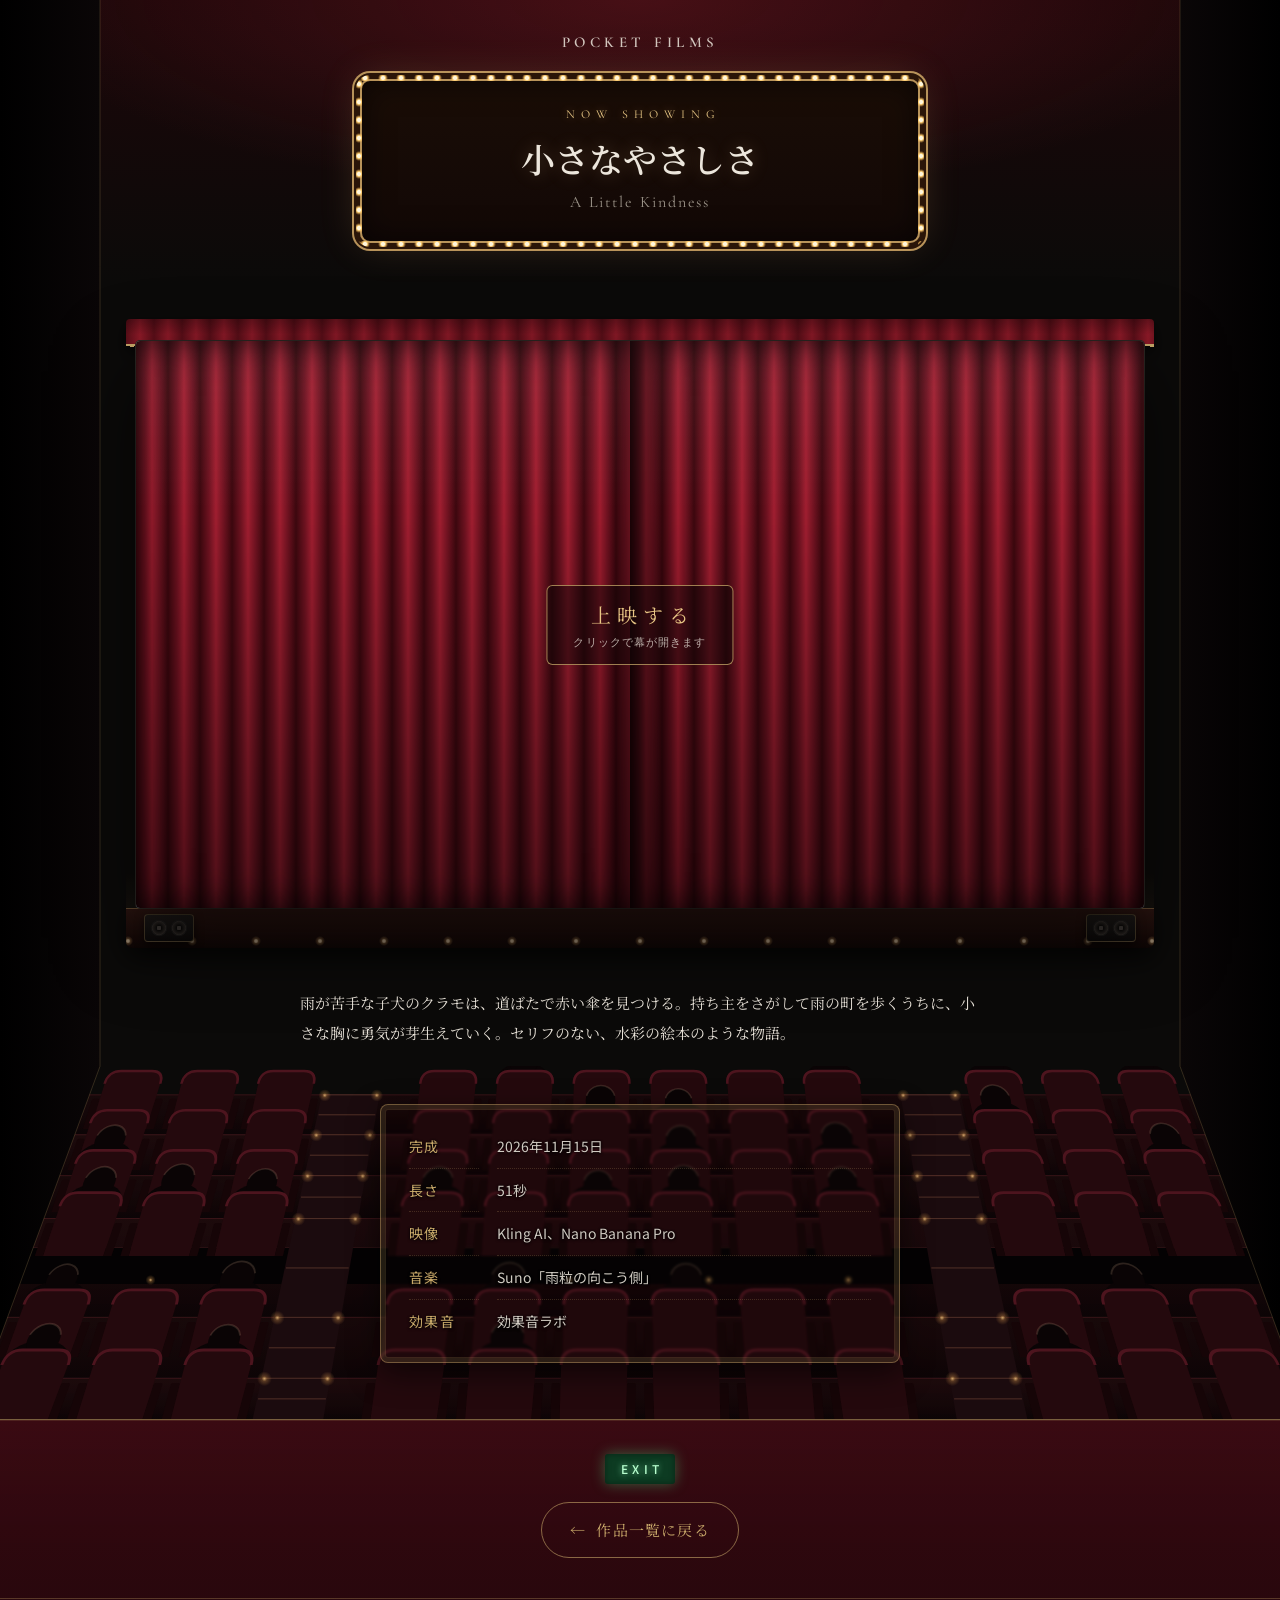
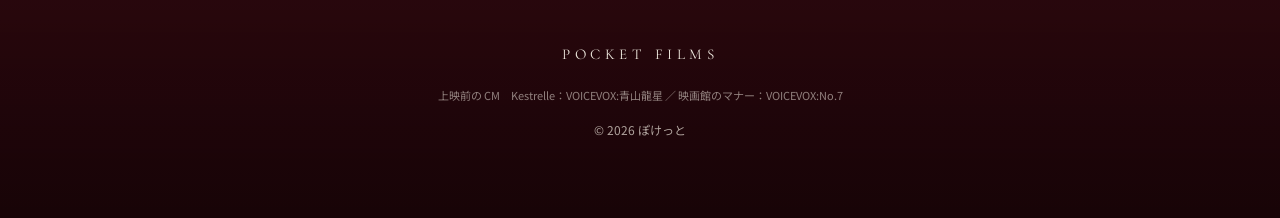
==== commit baa224b2: "小さなやさしさの題名を 1秒早く、母のレシピのエンドロールを本編の終わりから 6秒で Co-Authored-By: Claude Opus 5.5 <noreply@anthropic.com> C" ====
--- a/works/chiisana-yasashisa.html
+++ b/works/chiisana-yasashisa.html
@@ -41,7 +41,7 @@
   <div class="proscenium">
   <div class="screen-valance" aria-hidden="true"></div>
   <div class="screen">
-    <video playsinline preload="metadata" poster="../images/chiisana-yasashisa.jpg" width="1280" height="720" style="aspect-ratio:1280/720" data-ads="../ads/kestrelle.mp4 ../ads/manner.mp4" data-ad-fades="1600 0" data-intro="../intro/pocket-films.mp4" data-film-start="9.8333" data-film-end="60.8333" data-notice-at="1.917">
+    <video playsinline preload="metadata" poster="../images/chiisana-yasashisa.jpg" width="1280" height="720" style="aspect-ratio:1280/720" data-ads="../ads/kestrelle.mp4 ../ads/manner.mp4" data-ad-fades="1600 0" data-intro="../intro/pocket-films.mp4" data-film-start="9.8333" data-film-end="60.8333" data-notice-at="1.917" data-end-after="2.0">
       <source src="../films/chiisana-yasashisa.mp4" type="video/mp4">
     </video>
     <button class="tap-layer" type="button" aria-label="再生・一時停止"></button>
@@ -67,12 +67,12 @@
         </div>
       </div>
     </div>
-    <div class="end-mark em-book" aria-hidden="true"><span class="em-text">おしまい</span><svg class="em-umb" viewBox="0 0 64 64" aria-hidden="true"><path d="M32 8C17 8 6 19 5 31c4-3 8-3 11 0 3-3 8-3 11 0 3-3 7-3 10 0 3-3 8-3 11 0 3-3 8-3 11 0C58 19 47 8 32 8z" fill="#d8453b"/><path d="M32 8c-6 6-8 14-8 23M32 8c6 6 8 14 8 23" stroke="#a52f28" stroke-width="1.6" fill="none" opacity=".7"/><path d="M32 6v3M32 31v20c0 4-6 4-6 0" stroke="#6b4a36" stroke-width="2.6" fill="none" stroke-linecap="round"/></svg></div>
-    <div class="credits" data-bang="34.1">
+    <div data-lead="2.78" data-fade="1.4" class="end-mark em-book" aria-hidden="true"><span class="em-text">おしまい</span><svg class="em-umb" viewBox="0 0 64 64" aria-hidden="true"><path d="M32 8C17 8 6 19 5 31c4-3 8-3 11 0 3-3 8-3 11 0 3-3 7-3 10 0 3-3 8-3 11 0 3-3 8-3 11 0C58 19 47 8 32 8z" fill="#d8453b"/><path d="M32 8c-6 6-8 14-8 23M32 8c6 6 8 14 8 23" stroke="#a52f28" stroke-width="1.6" fill="none" opacity=".7"/><path d="M32 6v3M32 31v20c0 4-6 4-6 0" stroke="#6b4a36" stroke-width="2.6" fill="none" stroke-linecap="round"/></svg></div>
+    <div class="credits" data-bang="23.42" data-roll="4.0">
       <div class="cr-roll"><div class="cr-inner">
         <dl class="cr-list"><dt>制作</dt><dd>POCKET FILMS</dd><dt>監督・脚本・編集</dt><dd>ぽけっと</dd><dt>映像生成</dt><dd>Kling AI<br>Nano Banana Pro</dd><dt>音楽</dt><dd>「雨粒の向こう側」</dd><dt>効果音</dt><dd>効果音ラボ</dd><dt>制作協力</dt><dd>Claude Code</dd></dl>
       </div>
-      <p class="cr-title" data-at="31.96" data-mode="slow" data-fade="2">小さなやさしさ</p>
+      <p class="cr-title" data-at="20.23" data-mode="slow" data-fade="2">小さなやさしさ</p>
       </div>
       <div class="cr-scenes" aria-hidden="true"><img src="../credits/chiisana-yasashisa-1.jpg" alt=""><img src="../credits/chiisana-yasashisa-2.jpg" alt=""><img src="../credits/chiisana-yasashisa-3.jpg" alt=""><img src="../credits/chiisana-yasashisa-4.jpg" alt=""></div>
       <div class="cr-final"><p class="cr-final-c">&copy; 2026&ensp;POCKET FILMS</p></div>
@@ -106,6 +106,6 @@
   <p>&copy; 2026 ぽけっと</p>
 </footer>
 
-<script src="../script.js?v=f77b3da2"></script>
+<script src="../script.js?v=c677a826"></script>
 </body>
 </html>
